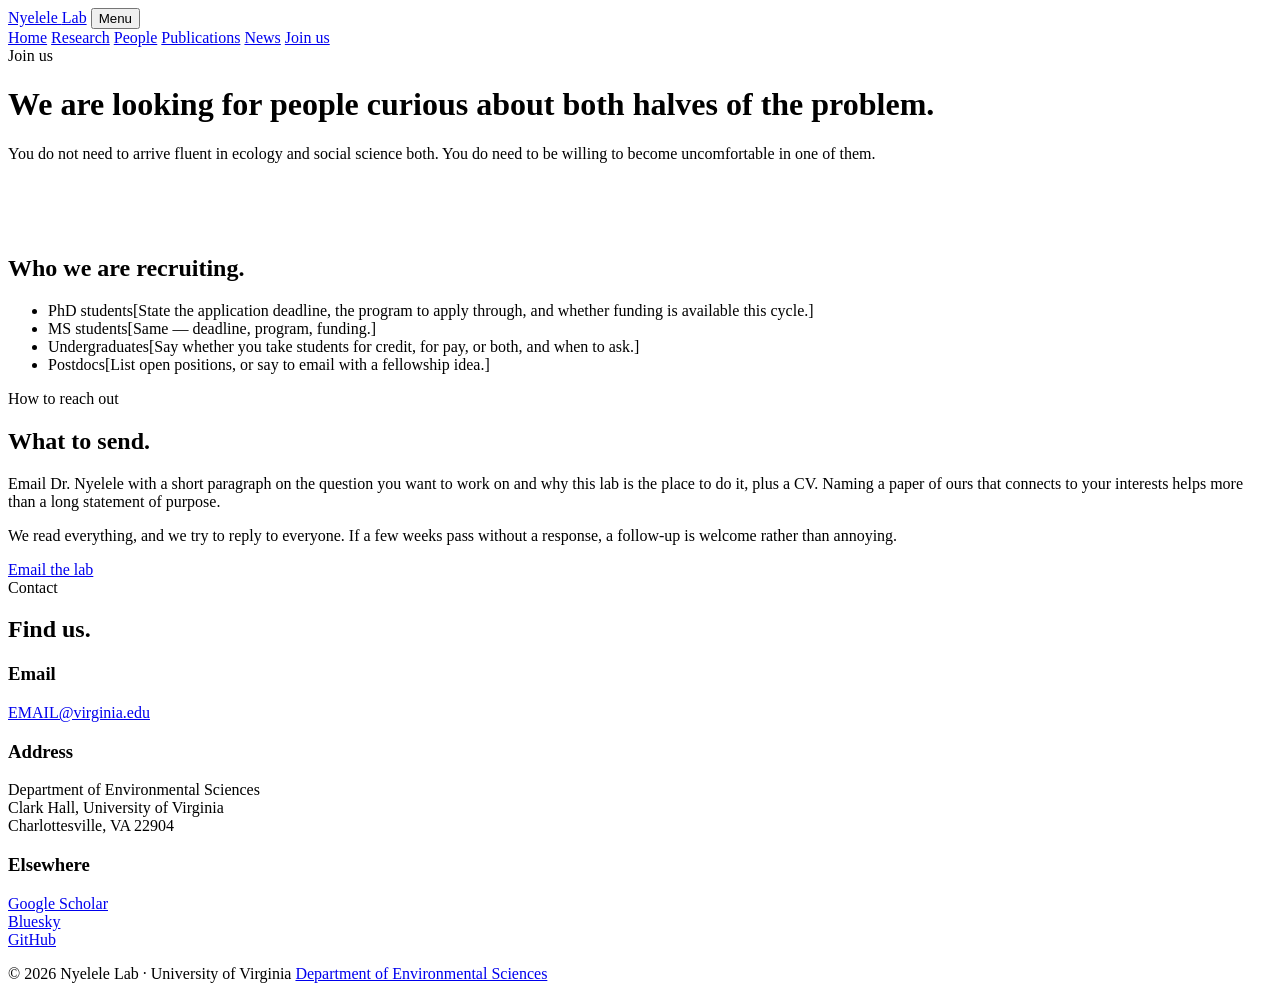
==== join.html @ 73892fc0 "Add files via upload Initial site" ====
<!DOCTYPE html>
<html lang="en">
<head>
<meta charset="utf-8">
<meta name="viewport" content="width=device-width, initial-scale=1">
<title>Join us — Nyelele Lab</title>
<meta name="description" content="Opportunities for prospective students, undergraduates, and postdocs in the Nyelele Lab.">
<link rel="preconnect" href="https://fonts.googleapis.com">
<link rel="preconnect" href="https://fonts.gstatic.com" crossorigin>
<link href="https://fonts.googleapis.com/css2?family=Fraunces:opsz,ital,wght@9..144,0,300;9..144,0,400;9..144,0,600;9..144,1,400&family=Archivo:wght@400;500;600&family=IBM+Plex+Mono:wght@400;500&display=swap" rel="stylesheet">
<link rel="stylesheet" href="assets/style.css">
</head>
<body>

<nav class="nav">
  <div class="nav-inner">
    <a class="mark" href="index.html">Nyelele <span>Lab</span></a>
    <button class="nav-toggle" aria-expanded="false" aria-controls="navlinks">Menu</button>
    <div class="nav-links" id="navlinks">
      <a class="link" href="index.html">Home</a>
      <a class="link" href="research.html">Research</a>
      <a class="link" href="people.html">People</a>
      <a class="link" href="publications.html">Publications</a>
      <a class="link" href="news.html">News</a>
      <a class="link" href="join.html" aria-current="page">Join us</a>
    </div>
  </div>
</nav>

<header class="page-head">
  <div class="wrap">
    <span class="eyebrow">Join us</span>
    <h1>We are looking for people curious about both halves of the problem.</h1>
    <p class="lede">You do not need to arrive fluent in ecology and social science both. You do need
    to be willing to become uncomfortable in one of them.</p>
  </div>
</header>

<section class="section first" style="padding-top:56px">
  <div class="wrap">
    <div class="split">
      <h2>Who we are recruiting.</h2>
      <ul class="kv">
        <li><span class="k">PhD students</span><span class="v">[State the application deadline, the program to apply through, and whether funding is available this cycle.]</span></li>
        <li><span class="k">MS students</span><span class="v">[Same &mdash; deadline, program, funding.]</span></li>
        <li><span class="k">Undergraduates</span><span class="v">[Say whether you take students for credit, for pay, or both, and when to ask.]</span></li>
        <li><span class="k">Postdocs</span><span class="v">[List open positions, or say to email with a fellowship idea.]</span></li>
      </ul>
    </div>
  </div>
</section>

<section class="section">
  <div class="wrap">
    <span class="eyebrow">How to reach out</span>
    <div class="split">
      <h2>What to send.</h2>
      <div class="narrow">
        <p>Email Dr. Nyelele with a short paragraph on the question you want to work on and why this
        lab is the place to do it, plus a CV. Naming a paper of ours that connects to your interests
        helps more than a long statement of purpose.</p>
        <p>We read everything, and we try to reply to everyone. If a few weeks pass without a
        response, a follow-up is welcome rather than annoying.</p>
        <div class="cta-row"><a class="btn solid" href="mailto:EMAIL@virginia.edu">Email the lab</a></div>
      </div>
    </div>
  </div>
</section>

<section class="section dark" id="contact">
  <div class="wrap">
    <span class="eyebrow">Contact</span>
    <h2 style="max-width:20ch">Find us.</h2>
    <div class="contact-grid">
      <div>
        <h3>Email</h3>
        <p><a href="mailto:EMAIL@virginia.edu">EMAIL@virginia.edu</a></p>
      </div>
      <div>
        <h3>Address</h3>
        <p>Department of Environmental Sciences<br>Clark Hall, University of Virginia<br>Charlottesville, VA 22904</p>
      </div>
      <div>
        <h3>Elsewhere</h3>
        <p><a href="#">Google Scholar</a><br><a href="#">Bluesky</a><br><a href="#">GitHub</a></p>
      </div>
    </div>
  </div>
</section>

<div class="wrap">
  <footer class="site">
    <span>&copy; 2026 Nyelele Lab &middot; University of Virginia</span>
    <span><a href="https://www.evsc.virginia.edu/">Department of Environmental Sciences</a></span>
  </footer>
</div>

<script>
  // Mobile menu
  var t = document.querySelector('.nav-toggle'), l = document.getElementById('navlinks');
  t.addEventListener('click', function () {
    var open = l.classList.toggle('open');
    t.setAttribute('aria-expanded', open);
  });
</script>
</body>
</html>
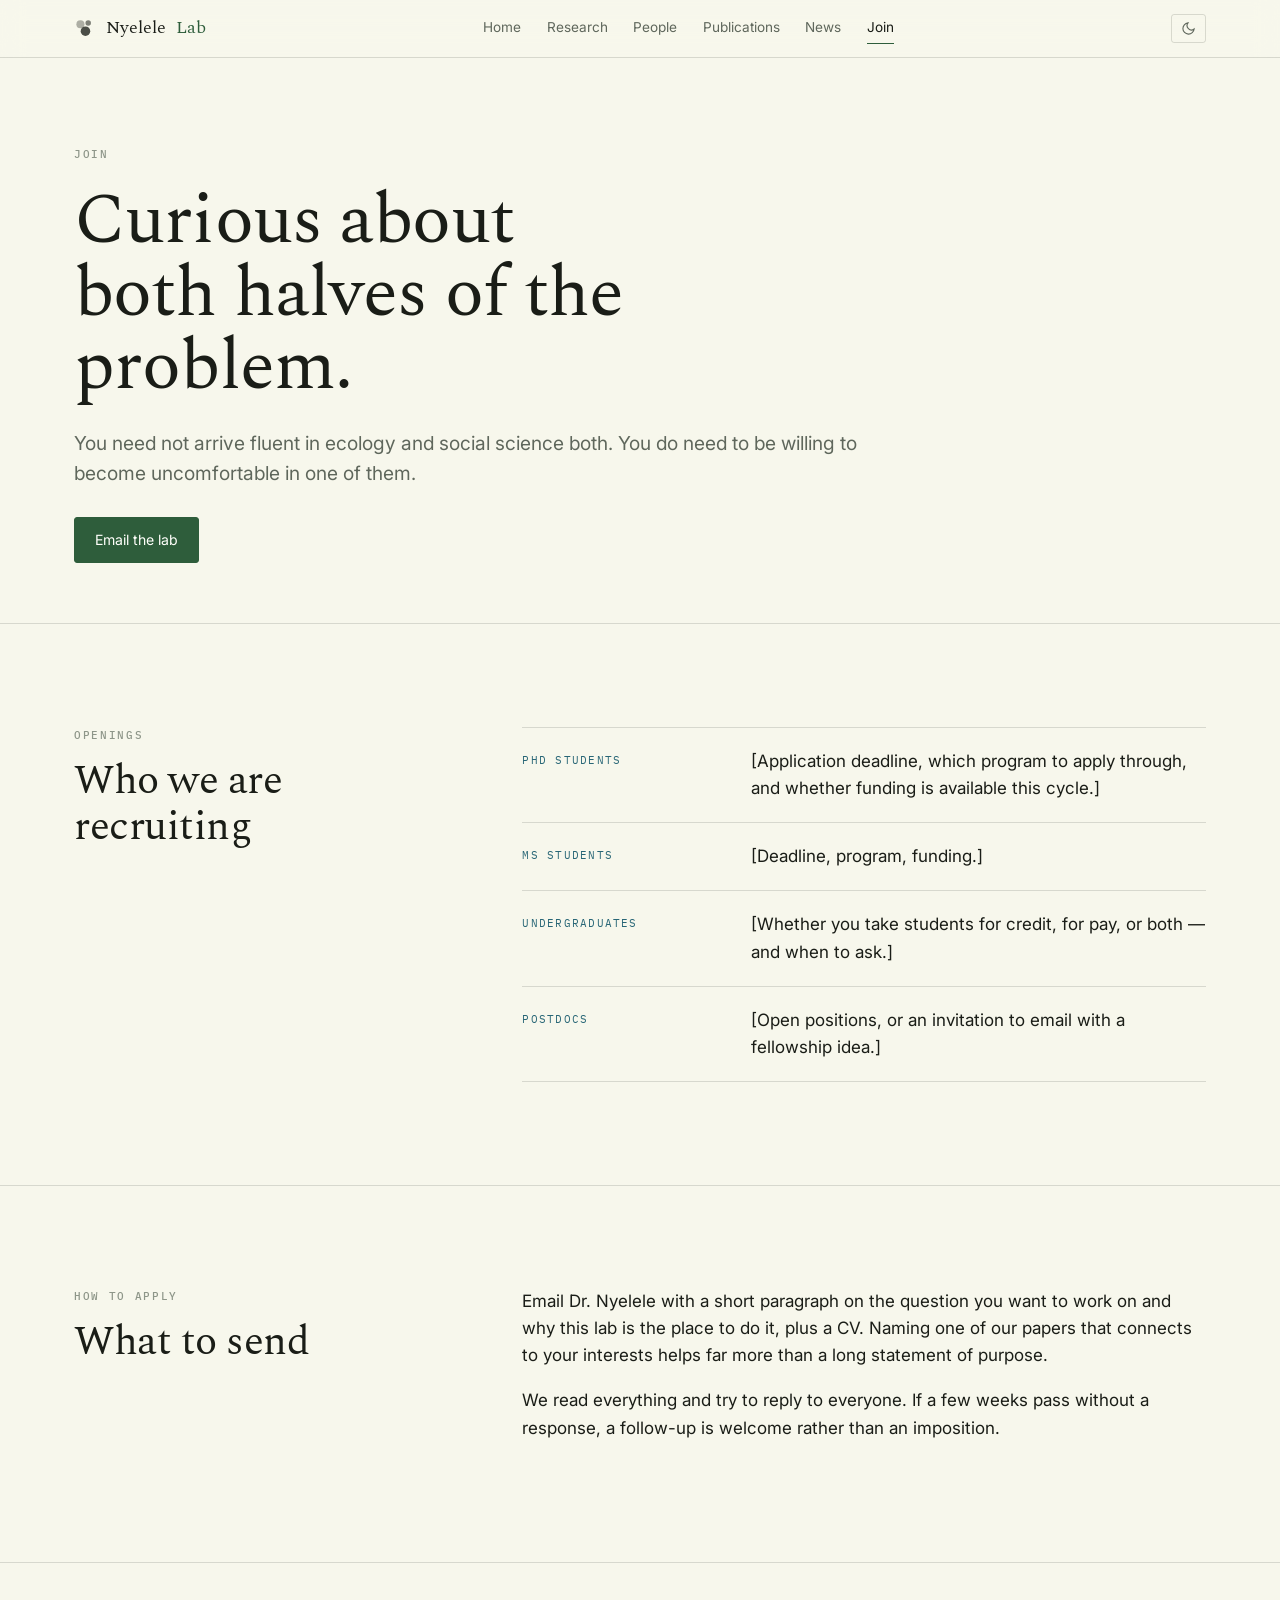
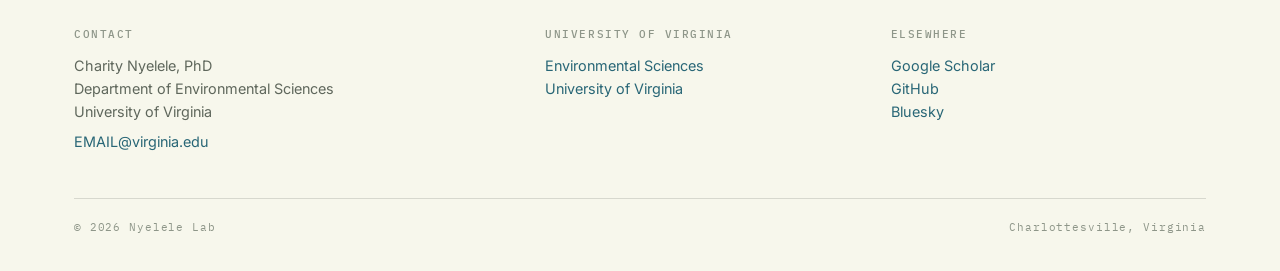
==== commit b8adf51e: "Add files via upload" ====
--- a/join.html
+++ b/join.html
@@ -3,105 +3,138 @@
 <head>
 <meta charset="utf-8">
 <meta name="viewport" content="width=device-width, initial-scale=1">
-<title>Join us — Nyelele Lab</title>
-<meta name="description" content="Opportunities for prospective students, undergraduates, and postdocs in the Nyelele Lab.">
+<title>Join — Nyelele Lab</title>
+<meta name="description" content="Opportunities for prospective students and postdocs in the Nyelele Lab.">
+<meta name="theme-color" content="#F7F7EC">
+<meta property="og:title" content="Join — Nyelele Lab">
+<meta property="og:description" content="Opportunities for prospective students and postdocs in the Nyelele Lab.">
+<meta property="og:type" content="website">
 <link rel="preconnect" href="https://fonts.googleapis.com">
 <link rel="preconnect" href="https://fonts.gstatic.com" crossorigin>
-<link href="https://fonts.googleapis.com/css2?family=Fraunces:opsz,ital,wght@9..144,0,300;9..144,0,400;9..144,0,600;9..144,1,400&family=Archivo:wght@400;500;600&family=IBM+Plex+Mono:wght@400;500&display=swap" rel="stylesheet">
+<link href="https://fonts.googleapis.com/css2?family=Spectral:ital,wght@0,300;0,400;0,600;1,400&family=Inter:wght@400;500;600&family=IBM+Plex+Mono:wght@400;500&display=swap" rel="stylesheet">
 <link rel="stylesheet" href="assets/style.css">
 </head>
 <body>
+<a class="skip" href="#main">Skip to content</a>
 
-<nav class="nav">
-  <div class="nav-inner">
-    <a class="mark" href="index.html">Nyelele <span>Lab</span></a>
-    <button class="nav-toggle" aria-expanded="false" aria-controls="navlinks">Menu</button>
-    <div class="nav-links" id="navlinks">
-      <a class="link" href="index.html">Home</a>
-      <a class="link" href="research.html">Research</a>
-      <a class="link" href="people.html">People</a>
-      <a class="link" href="publications.html">Publications</a>
-      <a class="link" href="news.html">News</a>
-      <a class="link" href="join.html" aria-current="page">Join us</a>
+<header class="masthead">
+  <div class="masthead__inner">
+    <a class="wordmark" href="index.html"><svg class="wordmark__glyph" viewBox="0 0 24 24" aria-hidden="true"><circle cx="7" cy="8" r="4.4" fill="currentColor" opacity=".34"/><circle cx="15.5" cy="6.5" r="3" fill="currentColor" opacity=".55"/><circle cx="12.5" cy="15.5" r="5.2" fill="currentColor" opacity=".78"/></svg>Nyelele <em>Lab</em></a>
+    <nav class="mainnav" id="mainnav" aria-label="Primary">
+      <a href="index.html">Home</a>
+      <a href="research.html">Research</a>
+      <a href="people.html">People</a>
+      <a href="publications.html">Publications</a>
+      <a href="news.html">News</a>
+      <a href="join.html" aria-current="page">Join</a>
+    </nav>
+    <div style="display:flex;gap:8px">
+      <button class="iconbtn" id="themebtn" aria-label="Switch between light and dark">
+        <svg class="icon-moon" viewBox="0 0 24 24" fill="none" stroke="currentColor" stroke-width="1.8" aria-hidden="true"><path d="M21 12.8A9 9 0 1 1 11.2 3a7 7 0 0 0 9.8 9.8z"/></svg>
+        <svg class="icon-sun" viewBox="0 0 24 24" fill="none" stroke="currentColor" stroke-width="1.8" aria-hidden="true"><circle cx="12" cy="12" r="4.2"/><path d="M12 2v2.4M12 19.6V22M4.2 4.2l1.7 1.7M18.1 18.1l1.7 1.7M2 12h2.4M19.6 12H22M4.2 19.8l1.7-1.7M18.1 5.9l1.7-1.7"/></svg>
+      </button>
+      <button class="iconbtn navtoggle" id="navtoggle" aria-expanded="false" aria-controls="mainnav" aria-label="Menu">
+        <svg viewBox="0 0 24 24" fill="none" stroke="currentColor" stroke-width="1.8" aria-hidden="true"><path d="M3 6h18M3 12h18M3 18h18"/></svg>
+      </button>
     </div>
-  </div>
-</nav>
-
-<header class="page-head">
-  <div class="wrap">
-    <span class="eyebrow">Join us</span>
-    <h1>We are looking for people curious about both halves of the problem.</h1>
-    <p class="lede">You do not need to arrive fluent in ecology and social science both. You do need
-    to be willing to become uncomfortable in one of them.</p>
   </div>
 </header>
 
-<section class="section first" style="padding-top:56px">
-  <div class="wrap">
+<main id="main">
+<section class="hero">
+  <div class="shell">
+    <span class="label">Join</span>
+    <h1>Curious about both halves of the problem.</h1>
+    <p class="lede">You need not arrive fluent in ecology and social science both. You do need to be
+    willing to become uncomfortable in one of them.</p>
+    <div class="btn-row"><a class="btn btn--primary" href="mailto:EMAIL@virginia.edu">Email the lab</a></div>
+  </div>
+</section>
+
+<section class="section">
+  <div class="shell">
     <div class="split">
-      <h2>Who we are recruiting.</h2>
-      <ul class="kv">
-        <li><span class="k">PhD students</span><span class="v">[State the application deadline, the program to apply through, and whether funding is available this cycle.]</span></li>
-        <li><span class="k">MS students</span><span class="v">[Same &mdash; deadline, program, funding.]</span></li>
-        <li><span class="k">Undergraduates</span><span class="v">[Say whether you take students for credit, for pay, or both, and when to ask.]</span></li>
-        <li><span class="k">Postdocs</span><span class="v">[List open positions, or say to email with a fellowship idea.]</span></li>
+      <div class="section__head" style="margin:0">
+        <span class="label">Openings</span>
+        <h2>Who we are recruiting</h2>
+      </div>
+      <ul class="rows">
+        <li><span class="k">PhD students</span><div class="v">[Application deadline, which program to apply through, and whether funding is available this cycle.]</div></li>
+        <li><span class="k">MS students</span><div class="v">[Deadline, program, funding.]</div></li>
+        <li><span class="k">Undergraduates</span><div class="v">[Whether you take students for credit, for pay, or both &mdash; and when to ask.]</div></li>
+        <li><span class="k">Postdocs</span><div class="v">[Open positions, or an invitation to email with a fellowship idea.]</div></li>
       </ul>
     </div>
   </div>
 </section>
 
 <section class="section">
-  <div class="wrap">
-    <span class="eyebrow">How to reach out</span>
+  <div class="shell">
     <div class="split">
-      <h2>What to send.</h2>
+      <div class="section__head" style="margin:0">
+        <span class="label">How to apply</span>
+        <h2>What to send</h2>
+      </div>
       <div class="narrow">
         <p>Email Dr. Nyelele with a short paragraph on the question you want to work on and why this
-        lab is the place to do it, plus a CV. Naming a paper of ours that connects to your interests
-        helps more than a long statement of purpose.</p>
-        <p>We read everything, and we try to reply to everyone. If a few weeks pass without a
-        response, a follow-up is welcome rather than annoying.</p>
-        <div class="cta-row"><a class="btn solid" href="mailto:EMAIL@virginia.edu">Email the lab</a></div>
+        lab is the place to do it, plus a CV. Naming one of our papers that connects to your
+        interests helps far more than a long statement of purpose.</p>
+        <p>We read everything and try to reply to everyone. If a few weeks pass without a response,
+        a follow-up is welcome rather than an imposition.</p>
       </div>
     </div>
   </div>
 </section>
+</main>
 
-<section class="section dark" id="contact">
-  <div class="wrap">
-    <span class="eyebrow">Contact</span>
-    <h2 style="max-width:20ch">Find us.</h2>
-    <div class="contact-grid">
+<footer class="colophon">
+  <div class="shell">
+    <div class="colophon__grid">
       <div>
-        <h3>Email</h3>
+        <h4>Contact</h4>
+        <p>Charity Nyelele, PhD<br>
+        Department of Environmental Sciences<br>
+        University of Virginia</p>
         <p><a href="mailto:EMAIL@virginia.edu">EMAIL@virginia.edu</a></p>
       </div>
       <div>
-        <h3>Address</h3>
-        <p>Department of Environmental Sciences<br>Clark Hall, University of Virginia<br>Charlottesville, VA 22904</p>
+        <h4>University of Virginia</h4>
+        <p><a href="https://www.evsc.virginia.edu/">Environmental Sciences</a><br>
+        <a href="https://www.virginia.edu/">University of Virginia</a></p>
       </div>
       <div>
-        <h3>Elsewhere</h3>
-        <p><a href="#">Google Scholar</a><br><a href="#">Bluesky</a><br><a href="#">GitHub</a></p>
+        <h4>Elsewhere</h4>
+        <p><a href="#">Google Scholar</a><br>
+        <a href="#">GitHub</a><br>
+        <a href="#">Bluesky</a></p>
       </div>
     </div>
+    <div class="colophon__base">
+      <span>&copy; 2026 Nyelele Lab</span>
+      <span>Charlottesville, Virginia</span>
+    </div>
   </div>
-</section>
-
-<div class="wrap">
-  <footer class="site">
-    <span>&copy; 2026 Nyelele Lab &middot; University of Virginia</span>
-    <span><a href="https://www.evsc.virginia.edu/">Department of Environmental Sciences</a></span>
-  </footer>
-</div>
+</footer>
 
 <script>
-  // Mobile menu
-  var t = document.querySelector('.nav-toggle'), l = document.getElementById('navlinks');
+(function () {
+  /* Theme: follows the operating system, and the button flips it for this visit.
+     No storage is used, so the choice resets on reload. */
+  var root = document.documentElement;
+  var prefersDark = window.matchMedia && window.matchMedia('(prefers-color-scheme: dark)').matches;
+  root.setAttribute('data-theme', prefersDark ? 'dark' : 'light');
+
+  document.getElementById('themebtn').addEventListener('click', function () {
+    root.setAttribute('data-theme', root.getAttribute('data-theme') === 'dark' ? 'light' : 'dark');
+  });
+
+  var t = document.getElementById('navtoggle'), n = document.getElementById('mainnav');
   t.addEventListener('click', function () {
-    var open = l.classList.toggle('open');
+    var open = n.classList.toggle('is-open');
     t.setAttribute('aria-expanded', open);
   });
+})();
 </script>
+
 </body>
 </html>
--- a/assets/style.css
+++ b/assets/style.css
@@ -0,0 +1,335 @@
+/* ============================================================
+   NYELELE LAB — DESIGN SYSTEM
+   ------------------------------------------------------------
+   Everything visual is defined by the tokens in this first
+   block. Change a token, and every page follows.
+   ============================================================ */
+
+/* ---------- 1. TOKENS : LIGHT (default) ---------- */
+:root{
+  /* surfaces */
+  --bg:#F7F7EC;              /* page ground — warm paper */
+  --bg-raised:#FFFFFB;        /* cards, panels */
+  --bg-sunken:#EFEFE2;        /* figure wells, strips */
+
+  /* ink */
+  --fg:#1A1D17;               /* primary text */
+  --fg-muted:#5F675C;         /* secondary text, captions */
+  --fg-faint:#8E9689;         /* labels, disabled */
+
+  /* accents */
+  --accent:#2E5D3B;           /* forest — primary */
+  --accent-2:#286676;         /* water — data, links */
+  --accent-3:#8A6A2F;         /* dry season — tertiary */
+
+  /* structure */
+  --rule:rgba(26,29,23,.14);
+  --rule-strong:rgba(26,29,23,.28);
+
+  /* data scale — used by the matrix figure */
+  --d0:rgba(46,93,59,.06);
+  --d1:rgba(46,93,59,.18);
+  --d2:rgba(46,93,59,.34);
+  --d3:rgba(46,93,59,.52);
+  --d4:rgba(46,93,59,.72);
+  --d5:rgba(46,93,59,.92);
+  --d-ink-hi:#F7F7EC;         /* text on dark cells */
+
+  /* type */
+  --serif:"Spectral",Georgia,"Times New Roman",serif;
+  --sans:"Inter",system-ui,-apple-system,sans-serif;
+  --mono:"IBM Plex Mono",ui-monospace,monospace;
+
+  /* rhythm */
+  --gap:clamp(20px,2.4vw,30px);
+  --section-y:clamp(64px,8vw,110px);
+  --measure:68ch;
+  --radius:3px;
+  --shell:1220px;
+}
+
+/* ---------- 2. TOKENS : DARK ---------- */
+:root[data-theme="dark"]{
+  --bg:#14160F;
+  --bg-raised:#1C1F17;
+  --bg-sunken:#0F110B;
+
+  --fg:#EDEEE0;
+  --fg-muted:#A2A899;
+  --fg-faint:#767C6D;
+
+  --accent:#7FB68C;
+  --accent-2:#6FB3C4;
+  --accent-3:#C6A75F;
+
+  --rule:rgba(237,238,224,.16);
+  --rule-strong:rgba(237,238,224,.3);
+
+  --d0:rgba(127,182,140,.07);
+  --d1:rgba(127,182,140,.2);
+  --d2:rgba(127,182,140,.36);
+  --d3:rgba(127,182,140,.54);
+  --d4:rgba(127,182,140,.74);
+  --d5:rgba(127,182,140,.94);
+  --d-ink-hi:#14160F;
+}
+
+/* ---------- 3. RESET & BASE ---------- */
+*{box-sizing:border-box}
+html{scroll-behavior:smooth;-webkit-text-size-adjust:100%}
+body{
+  margin:0;background:var(--bg);color:var(--fg);
+  font-family:var(--sans);font-size:17px;line-height:1.6;
+  font-feature-settings:"kern","liga";
+  -webkit-font-smoothing:antialiased;
+  transition:background .25s ease,color .25s ease;
+}
+img{max-width:100%;height:auto;display:block}
+a{color:inherit}
+
+/* ---------- 4. TYPE SCALE ---------- */
+h1,h2,h3,h4{font-family:var(--serif);font-weight:400;margin:0;letter-spacing:-.012em}
+h1{font-size:clamp(2.6rem,5.6vw,4.5rem);line-height:1.02}
+h2{font-size:clamp(1.8rem,3.2vw,2.6rem);line-height:1.12}
+h3{font-size:1.25rem;line-height:1.3}
+h4{font-size:1.02rem;line-height:1.35}
+p{margin:0 0 1.05em}
+
+.label{
+  font-family:var(--mono);font-size:.7rem;font-weight:500;
+  letter-spacing:.15em;text-transform:uppercase;color:var(--fg-faint);
+}
+.lede{font-size:1.16rem;line-height:1.56;color:var(--fg-muted);max-width:var(--measure)}
+.muted{color:var(--fg-muted)}
+.narrow{max-width:var(--measure)}
+
+/* ---------- 5. LAYOUT ---------- */
+.shell{max-width:var(--shell);margin:0 auto;padding:0 clamp(20px,4vw,44px)}
+.section{padding:var(--section-y) 0;border-top:1px solid var(--rule)}
+.section--flush{border-top:0}
+.section__head{margin-bottom:clamp(28px,4vw,48px)}
+.section__head .label{display:block;margin-bottom:14px}
+
+.grid-2{display:grid;grid-template-columns:repeat(2,1fr);gap:var(--gap)}
+.grid-3{display:grid;grid-template-columns:repeat(3,1fr);gap:var(--gap)}
+.grid-4{display:grid;grid-template-columns:repeat(4,1fr);gap:var(--gap)}
+.split{display:grid;grid-template-columns:minmax(0,.72fr) minmax(0,1.28fr);gap:clamp(28px,5vw,72px)}
+
+/* ---------- 6. HEADER ---------- */
+.masthead{
+  position:sticky;top:0;z-index:50;
+  background:color-mix(in srgb,var(--bg) 88%,transparent);
+  backdrop-filter:saturate(1.4) blur(12px);
+  border-bottom:1px solid var(--rule);
+}
+.masthead__inner{
+  max-width:var(--shell);margin:0 auto;
+  padding:13px clamp(20px,4vw,44px);
+  display:flex;align-items:center;justify-content:space-between;gap:20px;
+}
+.wordmark{
+  display:flex;align-items:center;gap:10px;
+  text-decoration:none;font-family:var(--serif);font-size:1.1rem;white-space:nowrap;
+}
+.wordmark__glyph{width:22px;height:22px;flex:none}
+.wordmark em{font-style:normal;color:var(--accent)}
+
+.mainnav{display:flex;align-items:center;gap:clamp(14px,2vw,26px)}
+.mainnav a{
+  font-size:.85rem;text-decoration:none;color:var(--fg-muted);
+  padding:4px 0;border-bottom:1px solid transparent;transition:color .15s,border-color .15s;
+}
+.mainnav a:hover{color:var(--fg)}
+.mainnav a[aria-current="page"]{color:var(--fg);border-bottom-color:var(--accent)}
+
+.iconbtn{
+  background:none;border:1px solid var(--rule);color:var(--fg-muted);
+  border-radius:var(--radius);padding:6px 9px;cursor:pointer;
+  display:inline-flex;align-items:center;justify-content:center;
+  transition:border-color .15s,color .15s;
+}
+.iconbtn:hover{border-color:var(--rule-strong);color:var(--fg)}
+.iconbtn svg{width:15px;height:15px}
+:root[data-theme="dark"] .icon-moon{display:none}
+:root:not([data-theme="dark"]) .icon-sun{display:none}
+
+.navtoggle{display:none}
+
+/* ---------- 7. BUTTONS ---------- */
+.btn{
+  display:inline-block;text-decoration:none;font-size:.88rem;
+  padding:11px 20px;border:1px solid var(--fg);border-radius:var(--radius);
+  transition:background .18s,color .18s,border-color .18s;
+}
+.btn:hover{background:var(--fg);color:var(--bg)}
+.btn--primary{background:var(--accent);border-color:var(--accent);color:#FFFFFB}
+.btn--primary:hover{background:var(--fg);border-color:var(--fg);color:var(--bg)}
+.btn-row{display:flex;gap:12px;flex-wrap:wrap;margin-top:28px}
+
+/* ---------- 8. HERO ---------- */
+.hero{padding:clamp(48px,7vw,88px) 0 clamp(36px,5vw,60px)}
+.hero .label{display:block;margin-bottom:20px}
+.hero h1{max-width:16ch}
+.hero h1 .br{display:block}
+.hero .lede{margin-top:26px;font-size:1.2rem}
+
+/* ---------- 9. FIGURE : MATRIX ---------- */
+.figure{
+  background:var(--bg-sunken);border:1px solid var(--rule);
+  border-radius:var(--radius);padding:clamp(20px,3vw,34px);
+}
+.figure__bar{
+  display:flex;align-items:flex-end;justify-content:space-between;
+  gap:20px;flex-wrap:wrap;margin-bottom:24px;
+}
+.figure__title h3{margin:6px 0 3px}
+.figure__title p{margin:0;font-size:.9rem;color:var(--fg-muted);font-style:italic}
+.switch{display:flex;gap:0;border:1px solid var(--rule);border-radius:var(--radius);overflow:hidden}
+.switch button{
+  font-family:var(--mono);font-size:.68rem;letter-spacing:.1em;text-transform:uppercase;
+  background:none;border:0;border-right:1px solid var(--rule);
+  padding:8px 13px;color:var(--fg-muted);cursor:pointer;transition:background .15s,color .15s;
+}
+.switch button:last-child{border-right:0}
+.switch button:hover{color:var(--fg)}
+.switch button[aria-pressed="true"]{background:var(--accent);color:#FFFFFB}
+
+.matrix{width:100%;border-collapse:collapse;font-size:.82rem}
+.matrix th{font-weight:400;text-align:left;padding:6px 8px;vertical-align:bottom}
+.matrix thead th{
+  font-family:var(--mono);font-size:.66rem;letter-spacing:.09em;
+  text-transform:uppercase;color:var(--fg-faint);border-bottom:1px solid var(--rule);
+}
+.matrix tbody th{
+  color:var(--fg-muted);white-space:nowrap;padding-right:16px;
+  border-right:1px solid var(--rule);font-size:.8rem;
+}
+.matrix td{padding:3px}
+.cell{
+  display:flex;align-items:center;justify-content:center;
+  height:38px;border-radius:2px;font-family:var(--mono);font-size:.72rem;
+  color:var(--fg-muted);text-decoration:none;transition:transform .12s,outline-color .12s;
+  outline:1px solid transparent;
+}
+.cell:hover{transform:scale(1.06);outline-color:var(--fg)}
+.cell[data-v="0"]{background:var(--d0)}
+.cell[data-v="1"]{background:var(--d1)}
+.cell[data-v="2"]{background:var(--d2)}
+.cell[data-v="3"]{background:var(--d3);color:var(--d-ink-hi)}
+.cell[data-v="4"]{background:var(--d4);color:var(--d-ink-hi)}
+.cell[data-v="5"]{background:var(--d5);color:var(--d-ink-hi)}
+
+.legend{display:flex;align-items:center;gap:9px;margin-top:20px;font-family:var(--mono);font-size:.65rem;letter-spacing:.1em;text-transform:uppercase;color:var(--fg-faint)}
+.legend__ramp{display:flex;gap:2px}
+.legend__ramp i{width:26px;height:9px;border-radius:1px;display:block}
+
+/* ---------- 10. CARDS ---------- */
+.card{
+  background:var(--bg-raised);border:1px solid var(--rule);border-radius:var(--radius);
+  padding:clamp(20px,2.4vw,28px);display:flex;flex-direction:column;gap:10px;
+  text-decoration:none;transition:border-color .18s,transform .18s;
+}
+a.card:hover{border-color:var(--accent);transform:translateY(-2px)}
+.card__kind{font-family:var(--mono);font-size:.65rem;letter-spacing:.14em;text-transform:uppercase;color:var(--accent-2)}
+.card h3{font-size:1.12rem}
+.card p{font-size:.92rem;color:var(--fg-muted);margin:0}
+.card__meta{font-size:.82rem;color:var(--fg-faint);margin-top:auto;padding-top:6px}
+.card__meta em{font-style:italic}
+
+/* ---------- 11. DEFINITION ROWS ---------- */
+.rows{list-style:none;margin:0;padding:0}
+.rows li{
+  display:grid;grid-template-columns:minmax(140px,190px) 1fr;gap:clamp(16px,3vw,40px);
+  padding:20px 0;border-bottom:1px solid var(--rule);
+}
+.rows li:first-child{border-top:1px solid var(--rule)}
+.rows dt,.rows .k{
+  font-family:var(--mono);font-size:.7rem;letter-spacing:.11em;
+  text-transform:uppercase;color:var(--accent-2);padding-top:4px;
+}
+.rows .v{margin:0}
+.rows .v strong{font-weight:600}
+.rows .v p:last-child{margin-bottom:0}
+
+/* ---------- 12. PEOPLE ---------- */
+.roster{display:grid;grid-template-columns:repeat(auto-fill,minmax(210px,1fr));gap:clamp(22px,3vw,36px)}
+.member__portrait{
+  aspect-ratio:1/1;border-radius:50%;overflow:hidden;margin-bottom:16px;width:100%;
+  background:var(--bg-sunken);border:1px solid var(--rule);
+  display:flex;align-items:center;justify-content:center;
+  font-family:var(--mono);font-size:.62rem;letter-spacing:.1em;color:var(--fg-faint);
+}
+.member__portrait img{width:100%;height:100%;object-fit:cover}
+.member h3{font-size:1.05rem}
+.member .role{font-family:var(--mono);font-size:.68rem;letter-spacing:.1em;text-transform:uppercase;color:var(--fg-faint);margin-top:5px}
+.member p{font-size:.9rem;color:var(--fg-muted);margin:9px 0 0}
+.member .links{font-size:.8rem;margin-top:8px}
+.member .links a{color:var(--accent-2)}
+
+/* ---------- 13. PUBLICATIONS ---------- */
+.biblio{list-style:none;margin:0;padding:0}
+.biblio li{padding:22px 0;border-bottom:1px solid var(--rule);display:grid;grid-template-columns:64px 1fr;gap:22px}
+.biblio li:first-child{border-top:1px solid var(--rule)}
+.biblio .yr{font-family:var(--mono);font-size:.78rem;color:var(--accent-2);padding-top:3px}
+.biblio .title{font-family:var(--serif);font-size:1.08rem;line-height:1.34;display:block;margin-bottom:5px}
+.biblio .title a{text-decoration:none;border-bottom:1px solid var(--rule-strong)}
+.biblio .title a:hover{color:var(--accent)}
+.biblio .authors{font-size:.88rem;color:var(--fg-muted)}
+.biblio .venue{font-size:.86rem;color:var(--fg-faint);font-style:italic}
+.tagrow{display:flex;gap:6px;flex-wrap:wrap;margin-top:9px}
+.tag{
+  font-family:var(--mono);font-size:.62rem;letter-spacing:.1em;text-transform:uppercase;
+  border:1px solid var(--rule);border-radius:2px;padding:3px 7px;color:var(--fg-faint);
+}
+
+/* ---------- 14. FOOTER ---------- */
+.colophon{border-top:1px solid var(--rule);padding:clamp(40px,5vw,64px) 0 34px;margin-top:0}
+.colophon__grid{display:grid;grid-template-columns:1.4fr 1fr 1fr;gap:var(--gap)}
+.colophon h4{font-family:var(--mono);font-size:.68rem;letter-spacing:.14em;text-transform:uppercase;color:var(--fg-faint);margin-bottom:12px;font-weight:500}
+.colophon p{font-size:.9rem;color:var(--fg-muted);margin:0 0 .5em}
+.colophon a{color:var(--accent-2);text-decoration:none}
+.colophon a:hover{text-decoration:underline}
+.colophon__base{
+  margin-top:38px;padding-top:20px;border-top:1px solid var(--rule);
+  display:flex;justify-content:space-between;gap:16px;flex-wrap:wrap;
+  font-family:var(--mono);font-size:.68rem;letter-spacing:.08em;color:var(--fg-faint);
+}
+
+/* ---------- 15. RESPONSIVE ---------- */
+@media (max-width:960px){
+  .split,.grid-3,.grid-4{grid-template-columns:1fr}
+  .colophon__grid{grid-template-columns:1fr 1fr}
+}
+@media (max-width:760px){
+  .navtoggle{display:inline-flex}
+  .mainnav{
+    display:none;order:3;width:100%;flex-direction:column;align-items:flex-start;
+    gap:2px;padding:14px 0 4px;border-top:1px solid var(--rule);margin-top:12px;
+  }
+  .mainnav.is-open{display:flex}
+  .mainnav a{padding:8px 0;font-size:.95rem;width:100%}
+  .masthead__inner{flex-wrap:wrap}
+  .grid-2{grid-template-columns:1fr}
+  .rows li{grid-template-columns:1fr;gap:8px}
+  .biblio li{grid-template-columns:1fr;gap:6px}
+  .colophon__grid{grid-template-columns:1fr}
+  .figure{padding:18px 14px}
+  .matrix{font-size:.74rem}
+  .cell{height:32px;font-size:.65rem}
+}
+@media (max-width:520px){
+  .matrix tbody th{white-space:normal;font-size:.72rem;padding-right:8px}
+}
+
+/* ---------- 16. A11Y & MOTION ---------- */
+:focus-visible{outline:2px solid var(--accent-2);outline-offset:3px;border-radius:2px}
+.skip{position:absolute;left:-9999px;top:0;background:var(--accent);color:#fff;padding:10px 16px;z-index:99}
+.skip:focus{left:10px;top:10px}
+@media (prefers-reduced-motion:reduce){
+  *{animation-duration:.01ms!important;transition-duration:.01ms!important}
+  html{scroll-behavior:auto}
+}
+@media print{
+  .masthead,.btn-row,.switch{display:none}
+  body{background:#fff;color:#000}
+}
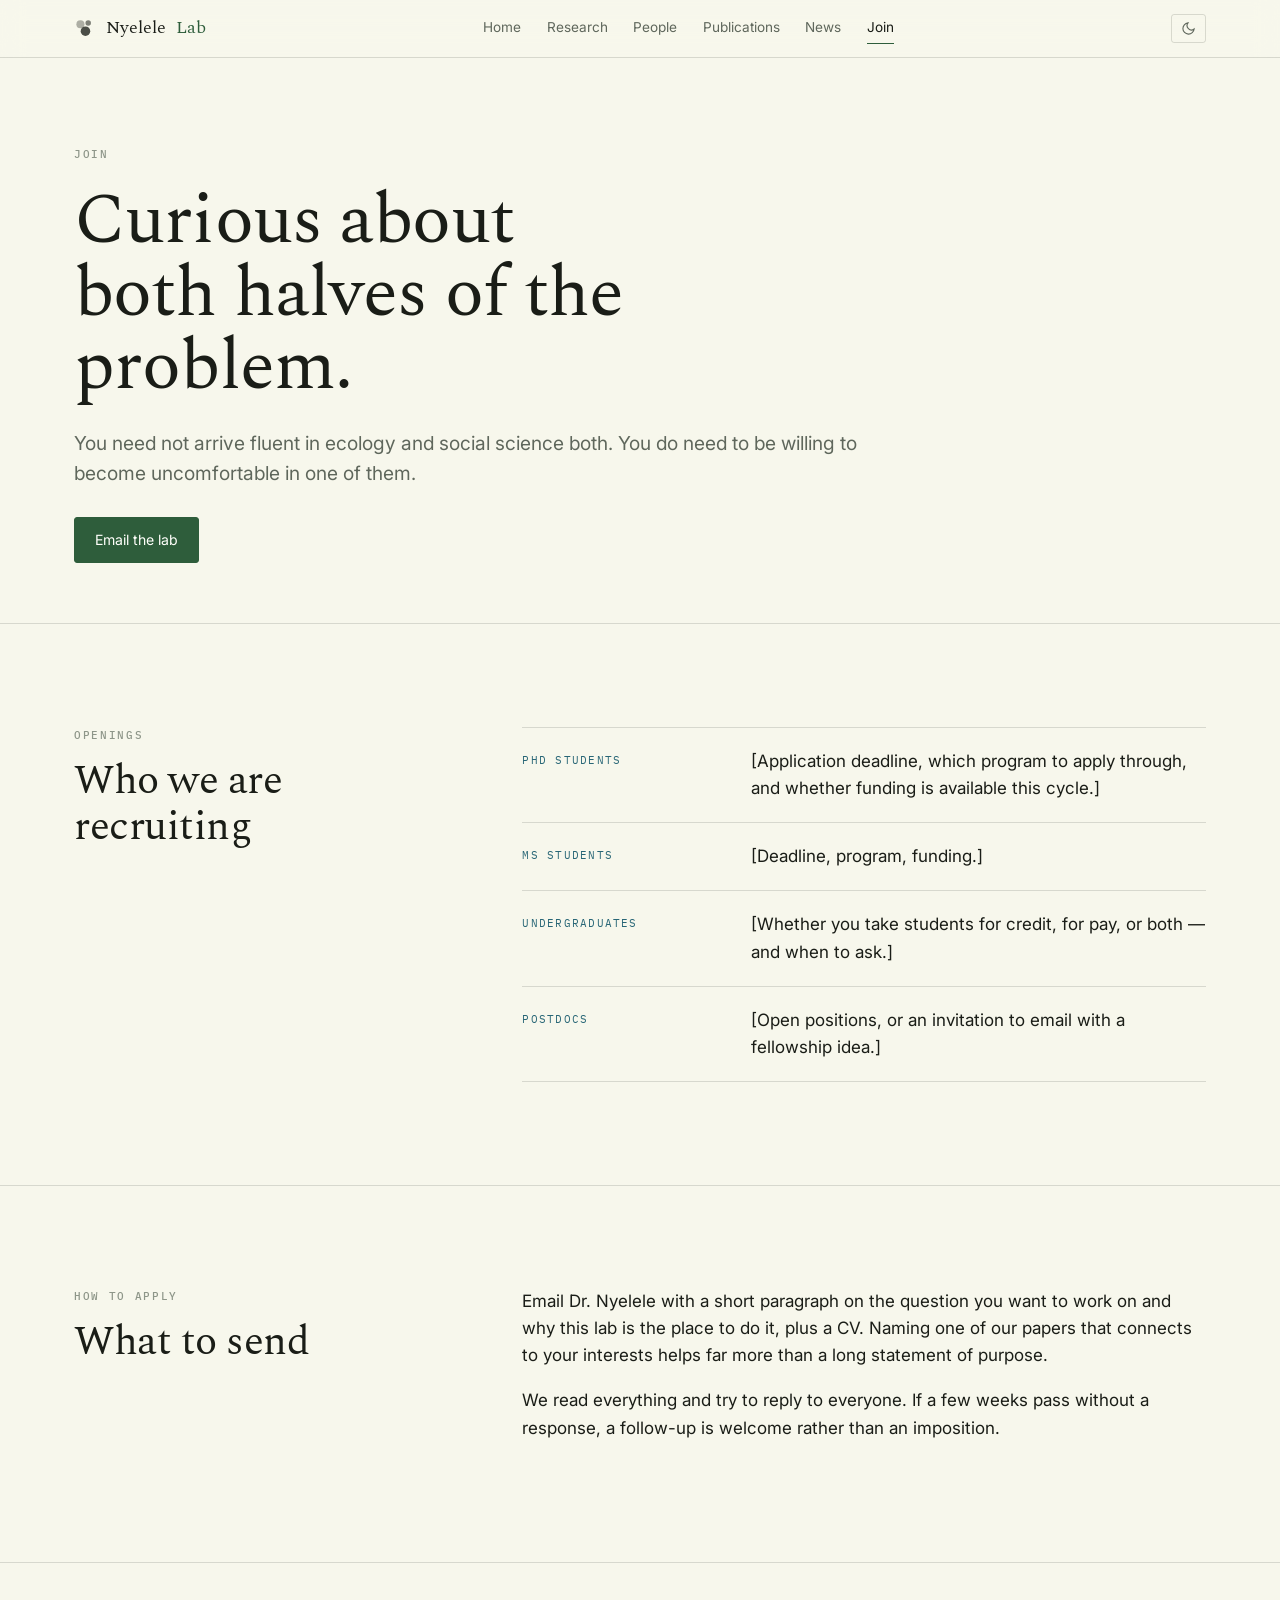
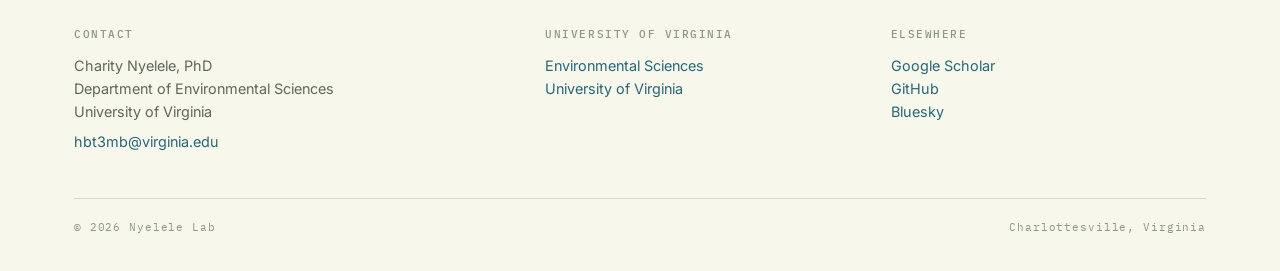
==== commit cb71dffc: "Update email address in join.html" ====
--- a/join.html
+++ b/join.html
@@ -47,7 +47,7 @@
     <h1>Curious about both halves of the problem.</h1>
     <p class="lede">You need not arrive fluent in ecology and social science both. You do need to be
     willing to become uncomfortable in one of them.</p>
-    <div class="btn-row"><a class="btn btn--primary" href="mailto:EMAIL@virginia.edu">Email the lab</a></div>
+    <div class="btn-row"><a class="btn btn--primary" href="mailto:hbt3mb@virginia.edu">Email the lab</a></div>
   </div>
 </section>
 
@@ -95,11 +95,11 @@
         <p>Charity Nyelele, PhD<br>
         Department of Environmental Sciences<br>
         University of Virginia</p>
-        <p><a href="mailto:EMAIL@virginia.edu">EMAIL@virginia.edu</a></p>
+        <p><a href="mailto:hbt3mb@virginia.edu">hbt3mb@virginia.edu</a></p>
       </div>
       <div>
         <h4>University of Virginia</h4>
-        <p><a href="https://www.evsc.virginia.edu/">Environmental Sciences</a><br>
+        <p><a href="https://evsc.as.virginia.edu/">Environmental Sciences</a><br>
         <a href="https://www.virginia.edu/">University of Virginia</a></p>
       </div>
       <div>
